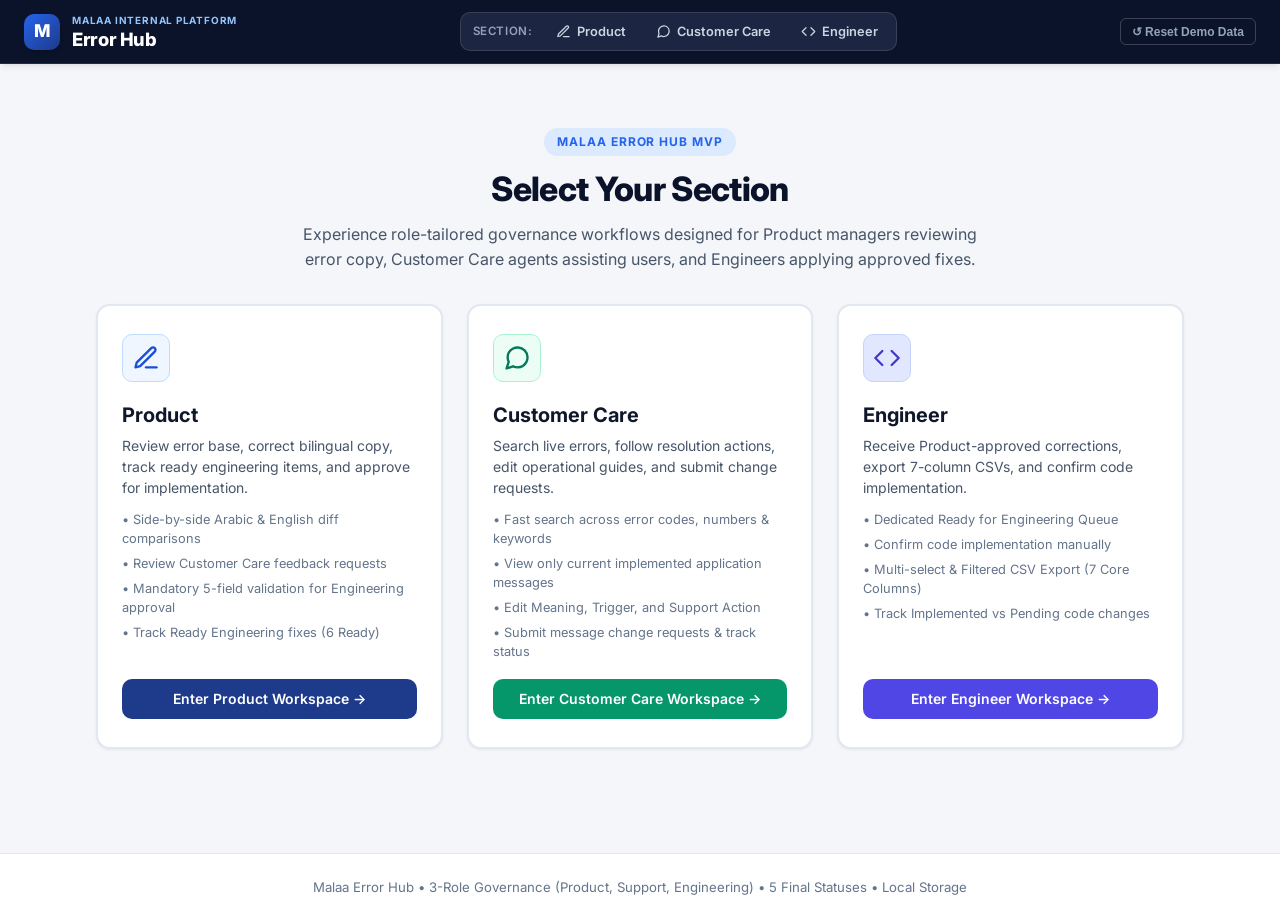
==== index.html @ 736a513a "Initial Malaa Error Hub." ====
<!DOCTYPE html>
<html lang="en">
<head>
  <meta charset="UTF-8">
  <meta name="viewport" content="width=device-width, initial-scale=1.0">
  <meta name="description" content="Malaa Error Hub — 3-Role Governance & Diagnostics Platform (Product POV, Customer Support POV & Engineering POV)">
  <title>Malaa Error Hub</title>
  
  <!-- Fonts: Cairo (Arabic) & Inter (English) with graceful local fallbacks -->
  <link rel="preconnect" href="https://fonts.googleapis.com">
  <link rel="preconnect" href="https://fonts.gstatic.com" crossorigin>
  <link href="https://fonts.googleapis.com/css2?family=Cairo:wght@400;600;700;800&family=Inter:wght@400;500;600;700;800&display=swap" rel="stylesheet">
  
  <!-- Stylesheet -->
  <link rel="stylesheet" href="style.css">
</head>
<body>
  <!-- Global Toast Notification Container -->
  <div id="statusToast" class="status-toast" style="display: none;" role="status" aria-live="polite"></div>

  <!-- Fallback Error Diagnostic Container (Visible only if script execution errors occur) -->
  <div id="error-fallback" style="display: none;"></div>

  <!-- Application Mount Root -->
  <div id="root">
    <!-- Initial Loading State -->
    <div style="min-height: 100vh; display: flex; align-items: center; justify-content: center; font-family: sans-serif; color: #475569;">
      <div style="text-align: center;">
        <div style="width: 40px; height: 40px; border: 3px solid #cbd5e1; border-top-color: #2563eb; border-radius: 50%; animation: spin 1s linear infinite; margin: 0 auto 1rem;"></div>
        <p style="font-weight: 600;">Loading Malaa Error Hub...</p>
      </div>
    </div>
  </div>

  <style>
    @keyframes spin {
      to { transform: rotate(360deg); }
    }
  </style>

  <!-- Pure Self-Contained Vanilla Application Scripts (Strict Loading Order, Zero CDN/Build Dependencies) -->
  <script src="src/mockData.js"></script>
  <script src="src/storage.js"></script>
  <script src="src/export.js"></script>
  <script src="src/app.js"></script>
</body>
</html>
---- style.css ----
/* ==========================================================================
   Malaa Error Hub — Design System & Styles
   Professional Fintech Internal Tool (Product, Customer Support & Engineering POV)
   ========================================================================== */

:root {
  /* Color Palette */
  --bg-app: #f4f6f9;
  --surface-card: #ffffff;
  --surface-subtle: #f8fafc;
  --surface-hover: #f1f5f9;
  --surface-highlight: #eff6ff;

  --navy-dark: #0b132b;
  --navy-mid: #1c2541;
  --navy-light: #3a506b;

  --brand-primary: #1e3a8a;
  --brand-primary-hover: #1d4ed8;
  --brand-primary-light: #dbeafe;
  --brand-accent: #2563eb;

  --eng-primary: #4338ca;
  --eng-accent: #6366f1;
  --eng-light: #e0e7ff;

  --support-primary: #047857;
  --support-accent: #059669;
  --support-light: #ecfdf5;

  --text-primary: #0f172a;
  --text-secondary: #475569;
  --text-muted: #64748b;
  --text-inverse: #ffffff;

  --border-subtle: #e2e8f0;
  --border-strong: #cbd5e1;
  --border-focus: #2563eb;

  /* 5 Final Status Tokens */
  --status-change_request_cs-bg: #fffbeb;
  --status-change_request_cs-text: #b45309;
  --status-change_request_cs-border: #fde68a;

  --status-not_reviewed-bg: #f1f5f9;
  --status-not_reviewed-text: #475569;
  --status-not_reviewed-border: #cbd5e1;

  --status-in_review-bg: #eff6ff;
  --status-in_review-text: #1d4ed8;
  --status-in_review-border: #bfdbfe;

  --status-ready_for_engineering-bg: #e0e7ff;
  --status-ready_for_engineering-text: #4338ca;
  --status-ready_for_engineering-border: #c7d2fe;

  --status-implemented-bg: #ecfdf5;
  --status-implemented-text: #047857;
  --status-implemented-border: #a7f3d0;

  --color-danger-bg: #fef2f2;
  --color-danger-text: #b91c1c;
  --color-danger-border: #fecaca;

  /* Typography */
  --font-sans: 'Inter', -apple-system, BlinkMacSystemFont, 'Segoe UI', Roboto, sans-serif;
  --font-arabic: 'Cairo', 'Segoe UI', Tahoma, Arial, sans-serif;
  --font-mono: ui-monospace, SFMono-Regular, Menlo, Monaco, Consolas, monospace;

  /* Shadows & Radii */
  --shadow-xs: 0 1px 2px rgba(0, 0, 0, 0.04);
  --shadow-sm: 0 1px 3px 0 rgba(0, 0, 0, 0.06), 0 1px 2px -1px rgba(0, 0, 0, 0.04);
  --shadow-md: 0 4px 6px -1px rgba(0, 0, 0, 0.07), 0 2px 4px -2px rgba(0, 0, 0, 0.05);
  --shadow-lg: 0 10px 15px -3px rgba(0, 0, 0, 0.08), 0 4px 6px -4px rgba(0, 0, 0, 0.04);

  --radius-sm: 6px;
  --radius-md: 10px;
  --radius-lg: 14px;
  --radius-full: 9999px;

  --transition-fast: 150ms cubic-bezier(0.4, 0, 0.2, 1);
  --transition-normal: 250ms cubic-bezier(0.4, 0, 0.2, 1);
}

/* Reset & Base */
*, *::before, *::after {
  box-sizing: border-box;
  margin: 0;
  padding: 0;
}

body {
  font-family: var(--font-sans);
  background-color: var(--bg-app);
  color: var(--text-primary);
  line-height: 1.5;
  -webkit-font-smoothing: antialiased;
  min-height: 100vh;
  display: flex;
  flex-direction: column;
}

#root {
  min-height: 100vh;
  display: flex;
  flex-direction: column;
}

/* App Header & Role Switcher Bar */
.app-header {
  background-color: var(--navy-dark);
  color: #ffffff;
  border-bottom: 1px solid rgba(255, 255, 255, 0.1);
  position: sticky;
  top: 0;
  z-index: 100;
  box-shadow: var(--shadow-md);
}

.header-inner {
  max-width: 1400px;
  margin: 0 auto;
  padding: 0.75rem 1.5rem;
  display: flex;
  align-items: center;
  justify-content: space-between;
  gap: 1rem;
  flex-wrap: wrap;
}

.brand-group {
  display: flex;
  align-items: center;
  gap: 0.75rem;
  cursor: pointer;
}

.brand-icon {
  width: 36px;
  height: 36px;
  background: linear-gradient(135deg, #2563eb, #1e3a8a);
  border-radius: var(--radius-md);
  display: flex;
  align-items: center;
  justify-content: center;
  color: #ffffff;
  font-weight: 800;
  font-size: 1.1rem;
  box-shadow: 0 2px 4px rgba(0, 0, 0, 0.2);
}

.brand-text {
  display: flex;
  flex-direction: column;
}

.brand-title {
  font-size: 1.15rem;
  font-weight: 800;
  letter-spacing: -0.02em;
  color: #ffffff;
  line-height: 1.2;
}

.brand-badge-tag {
  font-size: 0.62rem;
  font-weight: 700;
  text-transform: uppercase;
  letter-spacing: 0.08em;
  color: #93c5fd;
}

/* POV Role Switcher in Header (3 Roles) */
.pov-switcher-container {
  display: flex;
  align-items: center;
  gap: 0.4rem;
  background-color: var(--navy-mid);
  padding: 0.3rem 0.4rem;
  border-radius: var(--radius-md);
  border: 1px solid rgba(255, 255, 255, 0.12);
  flex-wrap: wrap;
}

.pov-switcher-label {
  font-size: 0.72rem;
  font-weight: 600;
  text-transform: uppercase;
  letter-spacing: 0.05em;
  color: #94a3b8;
  padding: 0 0.35rem;
}

.pov-toggle-btn {
  display: inline-flex;
  align-items: center;
  gap: 0.35rem;
  padding: 0.4rem 0.75rem;
  font-size: 0.8rem;
  font-weight: 600;
  font-family: var(--font-sans);
  border-radius: var(--radius-sm);
  border: none;
  background: transparent;
  color: #cbd5e1;
  cursor: pointer;
  transition: all var(--transition-fast);
  white-space: nowrap;
}

.pov-toggle-btn:hover {
  color: #ffffff;
  background-color: rgba(255, 255, 255, 0.08);
}

.pov-toggle-btn.active.product {
  background-color: #2563eb;
  color: #ffffff;
  box-shadow: 0 1px 3px rgba(0, 0, 0, 0.3);
}

.pov-toggle-btn.active.support {
  background-color: #059669;
  color: #ffffff;
  box-shadow: 0 1px 3px rgba(0, 0, 0, 0.3);
}

.pov-toggle-btn.active.engineering {
  background-color: #6366f1;
  color: #ffffff;
  box-shadow: 0 1px 3px rgba(0, 0, 0, 0.3);
}

.header-right-tools {
  display: flex;
  align-items: center;
  gap: 0.75rem;
}

.reset-demo-btn {
  background: transparent;
  border: 1px solid rgba(255, 255, 255, 0.2);
  color: #94a3b8;
  padding: 0.35rem 0.7rem;
  font-size: 0.75rem;
  font-weight: 600;
  border-radius: var(--radius-sm);
  cursor: pointer;
  transition: all var(--transition-fast);
}

.reset-demo-btn:hover {
  color: #ffffff;
  border-color: #ffffff;
  background-color: rgba(255, 255, 255, 0.08);
}

/* Secondary Navigation Bar */
.sub-nav {
  background-color: #ffffff;
  border-bottom: 1px solid var(--border-subtle);
  box-shadow: var(--shadow-xs);
}

.sub-nav-inner {
  max-width: 1400px;
  margin: 0 auto;
  padding: 0 1.5rem;
  display: flex;
  align-items: center;
  justify-content: space-between;
  gap: 1rem;
  overflow-x: auto;
}

.nav-links-list {
  display: flex;
  align-items: center;
  gap: 0.25rem;
  list-style: none;
}

.nav-link-btn {
  display: inline-flex;
  align-items: center;
  gap: 0.45rem;
  padding: 0.8rem 1rem;
  font-size: 0.85rem;
  font-weight: 600;
  color: var(--text-secondary);
  border: none;
  background: transparent;
  border-bottom: 2.5px solid transparent;
  cursor: pointer;
  transition: all var(--transition-fast);
  white-space: nowrap;
}

.nav-link-btn:hover {
  color: var(--brand-accent);
  background-color: var(--surface-subtle);
}

.nav-link-btn.active.product {
  color: var(--brand-primary);
  border-bottom-color: var(--brand-accent);
  background-color: var(--surface-subtle);
}

.nav-link-btn.active.support {
  color: var(--support-primary);
  border-bottom-color: var(--support-accent);
  background-color: var(--surface-subtle);
}

.nav-link-btn.active.engineering {
  color: var(--eng-primary);
  border-bottom-color: var(--eng-accent);
  background-color: var(--surface-subtle);
}

.pov-mode-indicator {
  display: inline-flex;
  align-items: center;
  gap: 0.4rem;
  padding: 0.25rem 0.65rem;
  border-radius: var(--radius-full);
  font-size: 0.725rem;
  font-weight: 700;
  letter-spacing: 0.03em;
  text-transform: uppercase;
  white-space: nowrap;
}

.pov-mode-indicator.product {
  background-color: #eff6ff;
  color: #1d4ed8;
  border: 1px solid #bfdbfe;
}

.pov-mode-indicator.support {
  background-color: #ecfdf5;
  color: #047857;
  border: 1px solid #a7f3d0;
}

.pov-mode-indicator.engineering {
  background-color: #e0e7ff;
  color: #4338ca;
  border: 1px solid #c7d2fe;
}

/* Main Container */
.main-container {
  max-width: 1400px;
  margin: 0 auto;
  padding: 1.5rem 1.5rem 4rem;
  width: 100%;
  flex: 1;
  display: flex;
  flex-direction: column;
  gap: 1.5rem;
}

/* ==========================================================================
   Landing Role Selection Page (3 Roles)
   ========================================================================= */

.landing-container {
  display: flex;
  flex-direction: column;
  align-items: center;
  justify-content: center;
  padding: 2.5rem 1rem;
  gap: 2rem;
  text-align: center;
  max-width: 1120px;
  margin: 0 auto;
}

.landing-header {
  display: flex;
  flex-direction: column;
  gap: 0.5rem;
}

.landing-badge {
  display: inline-block;
  font-size: 0.75rem;
  font-weight: 700;
  text-transform: uppercase;
  letter-spacing: 0.08em;
  color: var(--brand-accent);
  background-color: var(--brand-primary-light);
  padding: 0.3rem 0.8rem;
  border-radius: var(--radius-full);
  width: fit-content;
  margin: 0 auto;
}

.landing-title {
  font-size: 2.1rem;
  font-weight: 800;
  color: var(--navy-dark);
  letter-spacing: -0.02em;
}

.landing-subtitle {
  font-size: 1rem;
  color: var(--text-secondary);
  max-width: 680px;
  margin: 0 auto;
  line-height: 1.55;
}

.role-cards-grid-3 {
  display: grid;
  grid-template-columns: repeat(3, 1fr);
  gap: 1.5rem;
  width: 100%;
}

.role-card {
  background: var(--surface-card);
  border: 2px solid var(--border-subtle);
  border-radius: var(--radius-lg);
  padding: 1.75rem 1.5rem;
  display: flex;
  flex-direction: column;
  align-items: flex-start;
  text-align: left;
  gap: 1.1rem;
  box-shadow: var(--shadow-sm);
  cursor: pointer;
  transition: all var(--transition-normal);
  position: relative;
  overflow: hidden;
}

.role-card::before {
  content: '';
  position: absolute;
  top: 0;
  left: 0;
  right: 0;
  height: 4px;
  background: transparent;
  transition: background-color var(--transition-fast);
}

.role-card:hover {
  transform: translateY(-3px);
  box-shadow: var(--shadow-lg);
}

.role-card.product-card:hover {
  border-color: #93c5fd;
}
.role-card.product-card:hover::before {
  background: linear-gradient(90deg, #1e3a8a, #2563eb);
}

.role-card.support-card:hover {
  border-color: #a7f3d0;
}
.role-card.support-card:hover::before {
  background: linear-gradient(90deg, #059669, #10b981);
}

.role-card.engineering-card:hover {
  border-color: #c7d2fe;
}
.role-card.engineering-card:hover::before {
  background: linear-gradient(90deg, #4338ca, #6366f1);
}

.role-card-icon {
  width: 48px;
  height: 48px;
  border-radius: var(--radius-md);
  display: flex;
  align-items: center;
  justify-content: center;
  font-size: 1.35rem;
}

.product-card .role-card-icon {
  background-color: #eff6ff;
  color: #1d4ed8;
  border: 1px solid #bfdbfe;
}

.support-card .role-card-icon {
  background-color: #ecfdf5;
  color: #047857;
  border: 1px solid #a7f3d0;
}

.engineering-card .role-card-icon {
  background-color: #e0e7ff;
  color: #4338ca;
  border: 1px solid #c7d2fe;
}

.role-card-content {
  display: flex;
  flex-direction: column;
  gap: 0.35rem;
  flex: 1;
}

.role-card-title {
  font-size: 1.25rem;
  font-weight: 700;
  color: var(--text-primary);
}

.role-card-desc {
  font-size: 0.875rem;
  color: var(--text-secondary);
  line-height: 1.5;
}

.role-card-features {
  display: flex;
  flex-direction: column;
  gap: 0.35rem;
  margin-top: 0.4rem;
}

.role-feature-item {
  display: flex;
  align-items: center;
  gap: 0.45rem;
  font-size: 0.8rem;
  color: var(--text-muted);
}

.role-card-action {
  margin-top: auto;
  width: 100%;
}

/* ==========================================================================
   KPI Summary Cards (Clickable)
   ========================================================================== */

.kpi-grid {
  display: grid;
  grid-template-columns: repeat(auto-fit, minmax(200px, 1fr));
  gap: 1rem;
}

.kpi-card {
  background: var(--surface-card);
  border: 1.5px solid var(--border-subtle);
  border-radius: var(--radius-md);
  padding: 1.1rem 1.25rem;
  display: flex;
  align-items: center;
  justify-content: space-between;
  box-shadow: var(--shadow-xs);
  cursor: pointer;
  transition: all var(--transition-fast);
  text-align: left;
}

.kpi-card:hover {
  transform: translateY(-2px);
  box-shadow: var(--shadow-sm);
  border-color: #2563eb;
  background-color: var(--surface-highlight);
}

.kpi-content {
  display: flex;
  flex-direction: column;
  gap: 0.15rem;
}

.kpi-label {
  font-size: 0.725rem;
  font-weight: 700;
  text-transform: uppercase;
  letter-spacing: 0.04em;
  color: var(--text-muted);
}

.kpi-value {
  font-size: 1.65rem;
  font-weight: 800;
  color: var(--text-primary);
  line-height: 1.1;
}

.kpi-icon {
  width: 40px;
  height: 40px;
  border-radius: 50%;
  display: flex;
  align-items: center;
  justify-content: center;
  flex-shrink: 0;
}

.kpi-total .kpi-icon { background-color: #eff6ff; color: #1d4ed8; }
.kpi-change_request_cs .kpi-icon { background-color: #fffbeb; color: #b45309; }
.kpi-not_reviewed .kpi-icon { background-color: #f1f5f9; color: #475569; }
.kpi-in_review .kpi-icon { background-color: #eff6ff; color: #1d4ed8; }
.kpi-ready_for_engineering .kpi-icon { background-color: #e0e7ff; color: #4338ca; }
.kpi-implemented .kpi-icon { background-color: #ecfdf5; color: #047857; }
.kpi-ar_changes .kpi-icon { background-color: #fae8ff; color: #86198f; }
.kpi-en_changes .kpi-icon { background-color: #e0f2fe; color: #0369a1; }

/* Status Badges (5 Final Statuses) */
.status-badge {
  display: inline-flex;
  align-items: center;
  gap: 0.35rem;
  padding: 0.25rem 0.65rem;
  border-radius: var(--radius-full);
  font-size: 0.725rem;
  font-weight: 700;
  white-space: nowrap;
  letter-spacing: 0.02em;
}

.status-badge.change_request_cs {
  background-color: var(--status-change_request_cs-bg);
  color: var(--status-change_request_cs-text);
  border: 1px solid var(--status-change_request_cs-border);
}

.status-badge.not_reviewed {
  background-color: var(--status-not_reviewed-bg);
  color: var(--status-not_reviewed-text);
  border: 1px solid var(--status-not_reviewed-border);
}

.status-badge.in_review {
  background-color: var(--status-in_review-bg);
  color: var(--status-in_review-text);
  border: 1px solid var(--status-in_review-border);
}

.status-badge.ready_for_engineering {
  background-color: var(--status-ready_for_engineering-bg);
  color: var(--status-ready_for_engineering-text);
  border: 1px solid var(--status-ready_for_engineering-border);
}

.status-badge.implemented {
  background-color: var(--status-implemented-bg);
  color: var(--status-implemented-text);
  border: 1px solid var(--status-implemented-border);
}

/* Status Legend & Info Card */
.status-legend-bar {
  background: var(--surface-card);
  border: 1px solid var(--border-subtle);
  border-radius: var(--radius-md);
  padding: 0.75rem 1rem;
  display: flex;
  align-items: center;
  gap: 1.25rem;
  flex-wrap: wrap;
  font-size: 0.78rem;
  color: var(--text-secondary);
}

.status-legend-item {
  display: flex;
  align-items: center;
  gap: 0.4rem;
}

.status-dot {
  width: 8px;
  height: 8px;
  border-radius: 50%;
}
.status-dot.change_request_cs { background-color: #d97706; }
.status-dot.not_reviewed { background-color: #64748b; }
.status-dot.in_review { background-color: #2563eb; }
.status-dot.ready_for_engineering { background-color: #6366f1; }
.status-dot.implemented { background-color: #10b981; }

/* Changed Fields Badges */
.changed-badges-container {
  display: flex;
  flex-wrap: wrap;
  gap: 0.25rem;
}

.field-change-badge {
  font-size: 0.68rem;
  font-weight: 700;
  padding: 0.15rem 0.45rem;
  border-radius: 4px;
  background-color: #f1f5f9;
  color: var(--text-secondary);
  border: 1px solid var(--border-subtle);
  white-space: nowrap;
}

.field-change-badge.ar { background-color: #fae8ff; color: #701a75; border-color: #f5d0fe; }
.field-change-badge.en { background-color: #e0f2fe; color: #0369a1; border-color: #bae6fd; }
.field-change-badge.trigger { background-color: #fef3c7; color: #92400e; border-color: #fde68a; }
.field-change-badge.meaning { background-color: #ecfdf5; color: #065f46; border-color: #a7f3d0; }
.field-change-badge.action { background-color: #f0fdf4; color: #166534; border-color: #bbf7d0; }

/* Code Monospace Badge */
.code-badge {
  font-family: var(--font-mono);
  font-weight: 700;
  font-size: 0.85rem;
  color: var(--brand-primary);
  background-color: #dbeafe;
  padding: 0.2rem 0.55rem;
  border-radius: 4px;
  display: inline-block;
  direction: ltr;
}

/* Service Badge */
.service-badge {
  font-size: 0.725rem;
  font-weight: 600;
  color: var(--text-secondary);
  background-color: #f1f5f9;
  padding: 0.2rem 0.55rem;
  border-radius: 4px;
  display: inline-block;
  white-space: nowrap;
}

/* ==========================================================================
   Tables
   ========================================================================== */

.table-card {
  background: var(--surface-card);
  border: 1px solid var(--border-subtle);
  border-radius: var(--radius-lg);
  box-shadow: var(--shadow-sm);
  overflow: hidden;
}

.table-responsive {
  width: 100%;
  overflow-x: auto;
}

.data-table {
  width: 100%;
  border-collapse: collapse;
  text-align: left;
  font-size: 0.875rem;
}

.data-table thead {
  background-color: var(--surface-subtle);
  border-bottom: 1.5px solid var(--border-strong);
  position: sticky;
  top: 0;
  z-index: 10;
}

.data-table th {
  padding: 0.85rem 1rem;
  font-size: 0.75rem;
  font-weight: 700;
  text-transform: uppercase;
  letter-spacing: 0.05em;
  color: var(--text-muted);
  white-space: nowrap;
}

.data-table th.sortable {
  cursor: pointer;
  user-select: none;
}

.data-table th.sortable:hover {
  color: var(--brand-primary);
}

.data-table tbody tr {
  border-bottom: 1px solid var(--border-subtle);
  transition: background-color var(--transition-fast);
}

.data-table tbody tr:hover {
  background-color: var(--surface-highlight);
}

.data-table tbody tr.selected {
  background-color: #eff6ff;
}

.data-table td {
  padding: 0.9rem 1rem;
  color: var(--text-primary);
  vertical-align: middle;
}

.data-table td.preview-cell {
  max-width: 220px;
  overflow: hidden;
  text-overflow: ellipsis;
  white-space: nowrap;
  font-size: 0.825rem;
  color: var(--text-secondary);
}

.data-table td.arabic-preview {
  font-family: var(--font-arabic);
  direction: rtl;
  text-align: right;
}

/* Filter Bar & Controls */
.filter-bar-card {
  background: var(--surface-card);
  border: 1px solid var(--border-subtle);
  border-radius: var(--radius-lg);
  padding: 1.25rem;
  display: flex;
  flex-direction: column;
  gap: 1rem;
  box-shadow: var(--shadow-xs);
}

.search-input-row {
  display: flex;
  align-items: center;
  gap: 0.75rem;
  flex-wrap: wrap;
}

.search-box-wrapper {
  flex: 1;
  min-width: 280px;
  position: relative;
  display: flex;
  align-items: center;
}

.search-box-icon {
  position: absolute;
  left: 0.9rem;
  color: var(--text-muted);
  pointer-events: none;
}

.search-box-input {
  width: 100%;
  padding: 0.65rem 2.4rem 0.65rem 2.6rem;
  font-size: 0.925rem;
  font-family: var(--font-sans);
  background-color: var(--surface-subtle);
  border: 1.5px solid var(--border-strong);
  border-radius: var(--radius-md);
  color: var(--text-primary);
  outline: none;
  transition: all var(--transition-fast);
}

.search-box-input:focus {
  background-color: #ffffff;
  border-color: var(--border-focus);
  box-shadow: 0 0 0 3px rgba(37, 99, 235, 0.12);
}

.filters-row {
  display: flex;
  align-items: center;
  gap: 0.75rem;
  flex-wrap: wrap;
}

.filter-select {
  padding: 0.5rem 0.85rem;
  font-size: 0.825rem;
  font-weight: 500;
  font-family: var(--font-sans);
  border-radius: var(--radius-md);
  border: 1.5px solid var(--border-strong);
  background-color: var(--surface-card);
  color: var(--text-primary);
  outline: none;
  cursor: pointer;
}

.filter-select:focus {
  border-color: var(--border-focus);
}

.bulk-actions-bar {
  background-color: #1e293b;
  color: #ffffff;
  padding: 0.65rem 1.25rem;
  border-radius: var(--radius-md);
  display: flex;
  align-items: center;
  justify-content: space-between;
  gap: 1rem;
  animation: fadeIn 150ms ease-out;
}

.bulk-selection-count {
  font-size: 0.85rem;
  font-weight: 600;
}

.bulk-actions-group {
  display: flex;
  align-items: center;
  gap: 0.5rem;
}

/* ==========================================================================
   Focused Error Review Page (Side-by-side Diffs)
   ========================================================================== */

.review-page-header {
  background: var(--surface-card);
  border: 1px solid var(--border-subtle);
  border-radius: var(--radius-lg);
  padding: 1.35rem 1.5rem;
  display: flex;
  align-items: center;
  justify-content: space-between;
  gap: 1.25rem;
  flex-wrap: wrap;
}

.review-meta-group {
  display: flex;
  align-items: center;
  gap: 0.85rem;
  flex-wrap: wrap;
}

.source-ref-badge {
  font-family: var(--font-mono);
  font-size: 0.75rem;
  color: var(--text-muted);
  background-color: #f1f5f9;
  padding: 0.2rem 0.5rem;
  border-radius: 4px;
  border: 1px solid var(--border-subtle);
}

.cs-request-banner {
  background-color: #fffbeb;
  border: 1.5px solid #fde68a;
  border-left: 5px solid #d97706;
  border-radius: var(--radius-md);
  padding: 1rem 1.25rem;
  display: flex;
  flex-direction: column;
  gap: 0.35rem;
}

.diff-comparison-grid {
  display: grid;
  grid-template-columns: 1fr 1fr;
  gap: 1.25rem;
}

.diff-card {
  background: var(--surface-card);
  border: 1px solid var(--border-subtle);
  border-radius: var(--radius-lg);
  padding: 1.35rem;
  display: flex;
  flex-direction: column;
  gap: 0.85rem;
  box-shadow: var(--shadow-sm);
}

.diff-card.original-card {
  background-color: #fbfcfe;
  border-color: #cbd5e1;
}

.diff-card.corrected-card {
  border-left: 4px solid var(--brand-accent);
}

.diff-card-header {
  display: flex;
  align-items: center;
  justify-content: space-between;
  padding-bottom: 0.6rem;
  border-bottom: 1px solid var(--border-subtle);
}

.diff-card-title {
  font-size: 0.875rem;
  font-weight: 700;
  text-transform: uppercase;
  letter-spacing: 0.04em;
  color: var(--text-secondary);
  display: flex;
  align-items: center;
  gap: 0.4rem;
}

.diff-changed-tag {
  font-size: 0.7rem;
  font-weight: 700;
  padding: 0.15rem 0.5rem;
  border-radius: var(--radius-full);
}

.diff-changed-tag.changed {
  background-color: #fef3c7;
  color: #92400e;
  border: 1px solid #fde68a;
}

.diff-changed-tag.unchanged {
  background-color: #f1f5f9;
  color: var(--text-muted);
}

.read-only-msg-box {
  padding: 1rem;
  border-radius: var(--radius-md);
  background-color: #f1f5f9;
  border: 1px solid var(--border-subtle);
  font-size: 1rem;
  line-height: 1.6;
  min-height: 90px;
}

.read-only-msg-box.arabic {
  font-family: var(--font-arabic);
  direction: rtl;
  text-align: right;
  font-size: 1.05rem;
}

.editable-textarea {
  width: 100%;
  font-family: var(--font-sans);
  font-size: 0.95rem;
  line-height: 1.6;
  padding: 0.85rem 1rem;
  border-radius: var(--radius-md);
  border: 1.5px solid var(--border-strong);
  background-color: #ffffff;
  color: var(--text-primary);
  outline: none;
  resize: vertical;
  min-height: 90px;
  transition: all var(--transition-fast);
}

.editable-textarea.arabic {
  font-family: var(--font-arabic);
  direction: rtl;
  text-align: right;
  font-size: 1.05rem;
}

.editable-textarea:focus {
  border-color: var(--border-focus);
  box-shadow: 0 0 0 3px rgba(37, 99, 235, 0.12);
}

.operational-info-card {
  background: var(--surface-card);
  border: 1px solid var(--border-subtle);
  border-radius: var(--radius-lg);
  padding: 1.5rem;
  display: flex;
  flex-direction: column;
  gap: 1.25rem;
  box-shadow: var(--shadow-sm);
}

.review-actions-bar {
  background: var(--surface-card);
  border: 1px solid var(--border-subtle);
  border-radius: var(--radius-lg);
  padding: 1.1rem 1.5rem;
  display: flex;
  align-items: center;
  justify-content: space-between;
  gap: 1rem;
  flex-wrap: wrap;
  box-shadow: var(--shadow-md);
  position: sticky;
  bottom: 1.5rem;
  z-index: 50;
}

/* Validation Alert in Review */
.validation-alert-box {
  background-color: var(--color-danger-bg);
  border: 1px solid var(--color-danger-border);
  color: var(--color-danger-text);
  padding: 0.85rem 1.15rem;
  border-radius: var(--radius-md);
  font-size: 0.875rem;
  display: flex;
  align-items: center;
  gap: 0.6rem;
}

/* ==========================================================================
   Customer Support & Engineering Specific Layouts
   ========================================================================== */

.support-action-highlight {
  background-color: #f0fdf4;
  border: 1.5px solid #a7f3d0;
  border-left: 5px solid #059669;
  border-radius: var(--radius-md);
  padding: 1.15rem 1.35rem;
  color: #064e3b;
  font-size: 1rem;
  line-height: 1.6;
  font-weight: 500;
}

.support-save-btn {
  display: inline-flex;
  align-items: center;
  gap: 0.35rem;
  padding: 0.4rem 0.75rem;
  font-size: 0.8rem;
  font-weight: 600;
  border-radius: var(--radius-md);
  cursor: pointer;
  transition: all var(--transition-fast);
  border: 1.5px solid transparent;
}

.support-save-btn.unsaved {
  background-color: #ffffff;
  color: var(--text-secondary);
  border-color: var(--border-strong);
}

.support-save-btn.unsaved:hover {
  background-color: #eff6ff;
  color: var(--brand-primary);
  border-color: #93c5fd;
}

.support-save-btn.saved {
  background-color: #ecfdf5;
  color: #047857;
  border-color: #6ee7b7;
}

/* Modal Popup Dialog */
.modal-overlay {
  position: fixed;
  top: 0;
  left: 0;
  right: 0;
  bottom: 0;
  background-color: rgba(15, 23, 42, 0.6);
  display: flex;
  align-items: center;
  justify-content: center;
  z-index: 1000;
  padding: 1rem;
  backdrop-filter: blur(2px);
}

.modal-dialog {
  background: #ffffff;
  border-radius: var(--radius-lg);
  max-width: 580px;
  width: 100%;
  box-shadow: var(--shadow-lg);
  border: 1px solid var(--border-subtle);
  overflow: hidden;
  animation: scaleIn 150ms ease-out;
}

.modal-header {
  padding: 1.25rem 1.5rem;
  border-bottom: 1px solid var(--border-subtle);
  display: flex;
  align-items: center;
  justify-content: space-between;
}

.modal-title {
  font-size: 1.15rem;
  font-weight: 700;
  color: var(--navy-dark);
}

.modal-body {
  padding: 1.5rem;
  display: flex;
  flex-direction: column;
  gap: 1.25rem;
}

.modal-footer {
  padding: 1rem 1.5rem;
  border-top: 1px solid var(--border-subtle);
  background-color: var(--surface-subtle);
  display: flex;
  align-items: center;
  justify-content: flex-end;
  gap: 0.75rem;
}

@keyframes scaleIn {
  from { opacity: 0; transform: scale(0.95); }
  to { opacity: 1; transform: scale(1); }
}

/* General Buttons */
.btn {
  display: inline-flex;
  align-items: center;
  justify-content: center;
  gap: 0.45rem;
  padding: 0.65rem 1.25rem;
  font-size: 0.875rem;
  font-weight: 600;
  font-family: var(--font-sans);
  border-radius: var(--radius-md);
  border: 1px solid transparent;
  cursor: pointer;
  transition: all var(--transition-fast);
  white-space: nowrap;
}

.btn-sm {
  padding: 0.4rem 0.8rem;
  font-size: 0.8rem;
}

.btn-primary { background-color: var(--brand-primary); color: #ffffff; }
.btn-primary:hover { background-color: var(--brand-primary-hover); }

.btn-success { background-color: #059669; color: #ffffff; }
.btn-success:hover { background-color: #047857; }

.btn-warning { background-color: #d97706; color: #ffffff; }
.btn-warning:hover { background-color: #b45309; }

.btn-engineering { background-color: #4f46e5; color: #ffffff; }
.btn-engineering:hover { background-color: #4338ca; }

.btn-outline {
  background-color: #ffffff;
  color: var(--text-primary);
  border-color: var(--border-strong);
}
.btn-outline:hover {
  background-color: var(--surface-subtle);
  border-color: var(--text-secondary);
}

.btn-secondary {
  background-color: #f1f5f9;
  color: var(--text-secondary);
  border-color: var(--border-subtle);
}
.btn-secondary:hover {
  background-color: #e2e8f0;
  color: var(--text-primary);
}

/* Toast Notifications */
.status-toast {
  position: fixed;
  bottom: 2rem;
  right: 2rem;
  padding: 0.85rem 1.35rem;
  border-radius: var(--radius-md);
  font-size: 0.9rem;
  font-weight: 600;
  display: flex;
  align-items: center;
  gap: 0.65rem;
  box-shadow: var(--shadow-lg);
  z-index: 1000;
  animation: slideUp 200ms ease-out;
}

.status-toast.success { background-color: #065f46; color: #ffffff; }
.status-toast.warning { background-color: #92400e; color: #ffffff; }
.status-toast.error { background-color: #991b1b; color: #ffffff; }

@keyframes slideUp {
  from { opacity: 0; transform: translateY(12px); }
  to { opacity: 1; transform: translateY(0); }
}

@keyframes fadeIn {
  from { opacity: 0; }
  to { opacity: 1; }
}

/* Footer */
.app-footer {
  margin-top: auto;
  padding: 1.5rem 1.5rem;
  text-align: center;
  font-size: 0.825rem;
  color: var(--text-muted);
  border-top: 1px solid var(--border-subtle);
  background-color: #ffffff;
}

/* Responsive */
@media (max-width: 960px) {
  .role-cards-grid-3 {
    grid-template-columns: 1fr;
  }
  .diff-comparison-grid {
    grid-template-columns: 1fr;
  }
  .header-inner {
    flex-direction: column;
    align-items: flex-start;
  }
  .pov-switcher-container {
    width: 100%;
    justify-content: flex-start;
  }
}
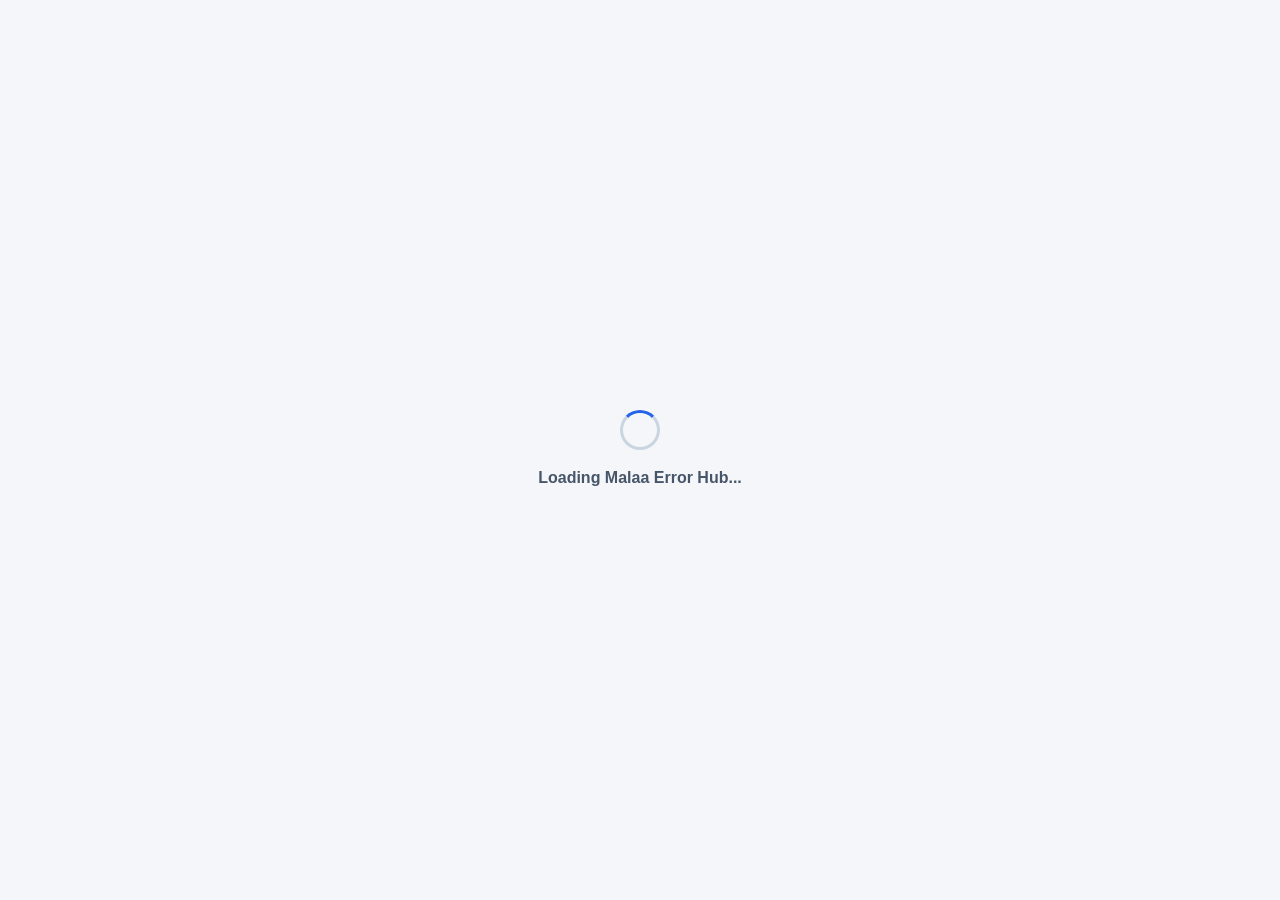
==== commit 1760ff85: "Add files via upload" ====
--- a/index.html
+++ b/index.html
@@ -3,7 +3,7 @@
 <head>
   <meta charset="UTF-8">
   <meta name="viewport" content="width=device-width, initial-scale=1.0">
-  <meta name="description" content="Malaa Error Hub — 3-Role Governance & Diagnostics Platform (Product POV, Customer Support POV & Engineering POV)">
+  <meta name="description" content="Malaa Error Hub — Dual-Role Governance & Diagnostics Platform (Product POV & Customer Support POV)">
   <title>Malaa Error Hub</title>
   
   <!-- Fonts: Cairo (Arabic) & Inter (English) with graceful local fallbacks -->
--- a/style.css
+++ b/style.css
@@ -1,6 +1,6 @@
 /* ==========================================================================
    Malaa Error Hub — Design System & Styles
-   Professional Fintech Internal Tool (Product, Customer Support & Engineering POV)
+   Professional Fintech Internal Tool (Product, Customer Care & Engineer POV)
    ========================================================================== */
 
 :root {
@@ -74,8 +74,8 @@
   --shadow-lg: 0 10px 15px -3px rgba(0, 0, 0, 0.08), 0 4px 6px -4px rgba(0, 0, 0, 0.04);
 
   --radius-sm: 6px;
-  --radius-md: 10px;
-  --radius-lg: 14px;
+  --radius-md: 8px;
+  --radius-lg: 12px;
   --radius-full: 9999px;
 
   --transition-fast: 150ms cubic-bezier(0.4, 0, 0.2, 1);
@@ -93,7 +93,7 @@
   font-family: var(--font-sans);
   background-color: var(--bg-app);
   color: var(--text-primary);
-  line-height: 1.5;
+  line-height: 1.45;
   -webkit-font-smoothing: antialiased;
   min-height: 100vh;
   display: flex;
@@ -118,9 +118,9 @@
 }
 
 .header-inner {
-  max-width: 1400px;
+  max-width: 1440px;
   margin: 0 auto;
-  padding: 0.75rem 1.5rem;
+  padding: 0.6rem 1.25rem;
   display: flex;
   align-items: center;
   justify-content: space-between;
@@ -131,13 +131,13 @@
 .brand-group {
   display: flex;
   align-items: center;
-  gap: 0.75rem;
+  gap: 0.65rem;
   cursor: pointer;
 }
 
 .brand-icon {
-  width: 36px;
-  height: 36px;
+  width: 32px;
+  height: 32px;
   background: linear-gradient(135deg, #2563eb, #1e3a8a);
   border-radius: var(--radius-md);
   display: flex;
@@ -145,17 +145,17 @@
   justify-content: center;
   color: #ffffff;
   font-weight: 800;
+  font-size: 1rem;
+  box-shadow: 0 2px 4px rgba(0, 0, 0, 0.2);
+}
+
+.brand-text {
+  display: flex;
+  flex-direction: column;
+}
+
+.brand-title {
   font-size: 1.1rem;
-  box-shadow: 0 2px 4px rgba(0, 0, 0, 0.2);
-}
-
-.brand-text {
-  display: flex;
-  flex-direction: column;
-}
-
-.brand-title {
-  font-size: 1.15rem;
   font-weight: 800;
   letter-spacing: -0.02em;
   color: #ffffff;
@@ -163,7 +163,7 @@
 }
 
 .brand-badge-tag {
-  font-size: 0.62rem;
+  font-size: 0.6rem;
   font-weight: 700;
   text-transform: uppercase;
   letter-spacing: 0.08em;
@@ -174,29 +174,29 @@
 .pov-switcher-container {
   display: flex;
   align-items: center;
-  gap: 0.4rem;
+  gap: 0.35rem;
   background-color: var(--navy-mid);
-  padding: 0.3rem 0.4rem;
+  padding: 0.25rem 0.35rem;
   border-radius: var(--radius-md);
   border: 1px solid rgba(255, 255, 255, 0.12);
   flex-wrap: wrap;
 }
 
 .pov-switcher-label {
-  font-size: 0.72rem;
+  font-size: 0.7rem;
   font-weight: 600;
   text-transform: uppercase;
   letter-spacing: 0.05em;
   color: #94a3b8;
-  padding: 0 0.35rem;
+  padding: 0 0.3rem;
 }
 
 .pov-toggle-btn {
   display: inline-flex;
   align-items: center;
-  gap: 0.35rem;
-  padding: 0.4rem 0.75rem;
-  font-size: 0.8rem;
+  gap: 0.3rem;
+  padding: 0.35rem 0.65rem;
+  font-size: 0.78rem;
   font-weight: 600;
   font-family: var(--font-sans);
   border-radius: var(--radius-sm);
@@ -234,15 +234,15 @@
 .header-right-tools {
   display: flex;
   align-items: center;
-  gap: 0.75rem;
+  gap: 0.65rem;
 }
 
 .reset-demo-btn {
   background: transparent;
   border: 1px solid rgba(255, 255, 255, 0.2);
   color: #94a3b8;
-  padding: 0.35rem 0.7rem;
-  font-size: 0.75rem;
+  padding: 0.3rem 0.6rem;
+  font-size: 0.725rem;
   font-weight: 600;
   border-radius: var(--radius-sm);
   cursor: pointer;
@@ -263,9 +263,9 @@
 }
 
 .sub-nav-inner {
-  max-width: 1400px;
+  max-width: 1440px;
   margin: 0 auto;
-  padding: 0 1.5rem;
+  padding: 0 1.25rem;
   display: flex;
   align-items: center;
   justify-content: space-between;
@@ -276,16 +276,16 @@
 .nav-links-list {
   display: flex;
   align-items: center;
-  gap: 0.25rem;
+  gap: 0.2rem;
   list-style: none;
 }
 
 .nav-link-btn {
   display: inline-flex;
   align-items: center;
-  gap: 0.45rem;
-  padding: 0.8rem 1rem;
-  font-size: 0.85rem;
+  gap: 0.4rem;
+  padding: 0.7rem 0.85rem;
+  font-size: 0.825rem;
   font-weight: 600;
   color: var(--text-secondary);
   border: none;
@@ -322,10 +322,10 @@
 .pov-mode-indicator {
   display: inline-flex;
   align-items: center;
-  gap: 0.4rem;
-  padding: 0.25rem 0.65rem;
+  gap: 0.35rem;
+  padding: 0.2rem 0.55rem;
   border-radius: var(--radius-full);
-  font-size: 0.725rem;
+  font-size: 0.7rem;
   font-weight: 700;
   letter-spacing: 0.03em;
   text-transform: uppercase;
@@ -352,18 +352,18 @@
 
 /* Main Container */
 .main-container {
-  max-width: 1400px;
+  max-width: 1440px;
   margin: 0 auto;
-  padding: 1.5rem 1.5rem 4rem;
+  padding: 1.25rem 1.25rem 3rem;
   width: 100%;
   flex: 1;
   display: flex;
   flex-direction: column;
-  gap: 1.5rem;
+  gap: 1.25rem;
 }
 
 /* ==========================================================================
-   Landing Role Selection Page (3 Roles)
+   Landing Role Selection Page (3 Sections)
    ========================================================================= */
 
 .landing-container {
@@ -371,65 +371,65 @@
   flex-direction: column;
   align-items: center;
   justify-content: center;
-  padding: 2.5rem 1rem;
-  gap: 2rem;
+  padding: 2rem 1rem;
+  gap: 1.75rem;
   text-align: center;
-  max-width: 1120px;
+  max-width: 1100px;
   margin: 0 auto;
 }
 
 .landing-header {
   display: flex;
   flex-direction: column;
-  gap: 0.5rem;
+  gap: 0.4rem;
 }
 
 .landing-badge {
   display: inline-block;
-  font-size: 0.75rem;
+  font-size: 0.725rem;
   font-weight: 700;
   text-transform: uppercase;
   letter-spacing: 0.08em;
   color: var(--brand-accent);
   background-color: var(--brand-primary-light);
-  padding: 0.3rem 0.8rem;
+  padding: 0.25rem 0.75rem;
   border-radius: var(--radius-full);
   width: fit-content;
   margin: 0 auto;
 }
 
 .landing-title {
-  font-size: 2.1rem;
+  font-size: 1.95rem;
   font-weight: 800;
   color: var(--navy-dark);
   letter-spacing: -0.02em;
 }
 
 .landing-subtitle {
-  font-size: 1rem;
+  font-size: 0.95rem;
   color: var(--text-secondary);
   max-width: 680px;
   margin: 0 auto;
-  line-height: 1.55;
+  line-height: 1.5;
 }
 
 .role-cards-grid-3 {
   display: grid;
   grid-template-columns: repeat(3, 1fr);
-  gap: 1.5rem;
+  gap: 1.25rem;
   width: 100%;
 }
 
 .role-card {
   background: var(--surface-card);
-  border: 2px solid var(--border-subtle);
+  border: 1.5px solid var(--border-subtle);
   border-radius: var(--radius-lg);
-  padding: 1.75rem 1.5rem;
+  padding: 1.5rem 1.25rem;
   display: flex;
   flex-direction: column;
   align-items: flex-start;
   text-align: left;
-  gap: 1.1rem;
+  gap: 0.9rem;
   box-shadow: var(--shadow-sm);
   cursor: pointer;
   transition: all var(--transition-normal);
@@ -443,96 +443,68 @@
   top: 0;
   left: 0;
   right: 0;
-  height: 4px;
+  height: 3px;
   background: transparent;
   transition: background-color var(--transition-fast);
 }
 
 .role-card:hover {
-  transform: translateY(-3px);
-  box-shadow: var(--shadow-lg);
-}
-
-.role-card.product-card:hover {
-  border-color: #93c5fd;
-}
-.role-card.product-card:hover::before {
-  background: linear-gradient(90deg, #1e3a8a, #2563eb);
-}
-
-.role-card.support-card:hover {
-  border-color: #a7f3d0;
-}
-.role-card.support-card:hover::before {
-  background: linear-gradient(90deg, #059669, #10b981);
-}
-
-.role-card.engineering-card:hover {
-  border-color: #c7d2fe;
-}
-.role-card.engineering-card:hover::before {
-  background: linear-gradient(90deg, #4338ca, #6366f1);
-}
+  transform: translateY(-2px);
+  box-shadow: var(--shadow-md);
+}
+
+.role-card.product-card:hover { border-color: #93c5fd; }
+.role-card.product-card:hover::before { background: linear-gradient(90deg, #1e3a8a, #2563eb); }
+.role-card.support-card:hover { border-color: #a7f3d0; }
+.role-card.support-card:hover::before { background: linear-gradient(90deg, #059669, #10b981); }
+.role-card.engineering-card:hover { border-color: #c7d2fe; }
+.role-card.engineering-card:hover::before { background: linear-gradient(90deg, #4338ca, #6366f1); }
 
 .role-card-icon {
-  width: 48px;
-  height: 48px;
+  width: 42px;
+  height: 42px;
   border-radius: var(--radius-md);
   display: flex;
   align-items: center;
   justify-content: center;
-  font-size: 1.35rem;
-}
-
-.product-card .role-card-icon {
-  background-color: #eff6ff;
-  color: #1d4ed8;
-  border: 1px solid #bfdbfe;
-}
-
-.support-card .role-card-icon {
-  background-color: #ecfdf5;
-  color: #047857;
-  border: 1px solid #a7f3d0;
-}
-
-.engineering-card .role-card-icon {
-  background-color: #e0e7ff;
-  color: #4338ca;
-  border: 1px solid #c7d2fe;
-}
+  font-size: 1.2rem;
+}
+
+.product-card .role-card-icon { background-color: #eff6ff; color: #1d4ed8; border: 1px solid #bfdbfe; }
+.support-card .role-card-icon { background-color: #ecfdf5; color: #047857; border: 1px solid #a7f3d0; }
+.engineering-card .role-card-icon { background-color: #e0e7ff; color: #4338ca; border: 1px solid #c7d2fe; }
 
 .role-card-content {
   display: flex;
   flex-direction: column;
-  gap: 0.35rem;
+  gap: 0.3rem;
   flex: 1;
 }
 
 .role-card-title {
-  font-size: 1.25rem;
+  font-size: 1.15rem;
   font-weight: 700;
   color: var(--text-primary);
 }
 
 .role-card-desc {
-  font-size: 0.875rem;
+  font-size: 0.825rem;
   color: var(--text-secondary);
-  line-height: 1.5;
+  line-height: 1.45;
 }
 
 .role-card-features {
   display: flex;
   flex-direction: column;
-  gap: 0.35rem;
-  margin-top: 0.4rem;
+  gap: 0.3rem;
+  margin-top: 0.3rem;
 }
 
 .role-feature-item {
   display: flex;
   align-items: center;
-  gap: 0.45rem;
-  font-size: 0.8rem;
+  gap: 0.4rem;
+  font-size: 0.775rem;
   color: var(--text-muted);
 }
 
@@ -542,31 +514,50 @@
 }
 
 /* ==========================================================================
-   KPI Summary Cards (Clickable)
+   1. Compact Product Dashboard KPI Cards Grid (6 Core Cards in 1 Row)
    ========================================================================== */
 
 .kpi-grid {
   display: grid;
-  grid-template-columns: repeat(auto-fit, minmax(200px, 1fr));
-  gap: 1rem;
+  grid-template-columns: repeat(6, minmax(0, 1fr));
+  gap: 0.55rem;
+  width: 100%;
+}
+
+@media (max-width: 1024px) {
+  .kpi-grid {
+    grid-template-columns: repeat(3, minmax(0, 1fr));
+    gap: 0.5rem;
+  }
+}
+
+@media (max-width: 640px) {
+  .kpi-grid {
+    grid-template-columns: repeat(2, minmax(0, 1fr));
+    gap: 0.4rem;
+  }
 }
 
 .kpi-card {
   background: var(--surface-card);
-  border: 1.5px solid var(--border-subtle);
+  border: 1px solid var(--border-subtle);
   border-radius: var(--radius-md);
-  padding: 1.1rem 1.25rem;
+  padding: 0.55rem 0.75rem;
+  min-height: 60px;
+  height: 62px;
   display: flex;
   align-items: center;
   justify-content: space-between;
+  gap: 0.35rem;
   box-shadow: var(--shadow-xs);
   cursor: pointer;
   transition: all var(--transition-fast);
   text-align: left;
+  overflow: hidden;
 }
 
 .kpi-card:hover {
-  transform: translateY(-2px);
+  transform: translateY(-1px);
   box-shadow: var(--shadow-sm);
   border-color: #2563eb;
   background-color: var(--surface-highlight);
@@ -575,32 +566,39 @@
 .kpi-content {
   display: flex;
   flex-direction: column;
-  gap: 0.15rem;
+  gap: 0.05rem;
+  min-width: 0;
+  flex: 1;
 }
 
 .kpi-label {
-  font-size: 0.725rem;
+  font-size: 0.65rem;
   font-weight: 700;
   text-transform: uppercase;
-  letter-spacing: 0.04em;
+  letter-spacing: 0.02em;
   color: var(--text-muted);
+  white-space: nowrap;
+  overflow: hidden;
+  text-overflow: ellipsis;
+  line-height: 1.2;
 }
 
 .kpi-value {
-  font-size: 1.65rem;
+  font-size: 1.25rem;
   font-weight: 800;
   color: var(--text-primary);
   line-height: 1.1;
 }
 
 .kpi-icon {
-  width: 40px;
-  height: 40px;
+  width: 28px;
+  height: 28px;
   border-radius: 50%;
   display: flex;
   align-items: center;
   justify-content: center;
   flex-shrink: 0;
+  font-size: 0.85rem;
 }
 
 .kpi-total .kpi-icon { background-color: #eff6ff; color: #1d4ed8; }
@@ -609,20 +607,19 @@
 .kpi-in_review .kpi-icon { background-color: #eff6ff; color: #1d4ed8; }
 .kpi-ready_for_engineering .kpi-icon { background-color: #e0e7ff; color: #4338ca; }
 .kpi-implemented .kpi-icon { background-color: #ecfdf5; color: #047857; }
-.kpi-ar_changes .kpi-icon { background-color: #fae8ff; color: #86198f; }
-.kpi-en_changes .kpi-icon { background-color: #e0f2fe; color: #0369a1; }
 
 /* Status Badges (5 Final Statuses) */
 .status-badge {
   display: inline-flex;
   align-items: center;
-  gap: 0.35rem;
-  padding: 0.25rem 0.65rem;
+  gap: 0.25rem;
+  padding: 0.2rem 0.55rem;
   border-radius: var(--radius-full);
   font-size: 0.725rem;
   font-weight: 700;
   white-space: nowrap;
   letter-spacing: 0.02em;
+  line-height: 1.2;
 }
 
 .status-badge.change_request_cs {
@@ -655,30 +652,48 @@
   border: 1px solid var(--status-implemented-border);
 }
 
-/* Status Legend & Info Card */
+/* ==========================================================================
+   2. Prominent Status Workflow Bar
+   ========================================================================== */
+
 .status-legend-bar {
   background: var(--surface-card);
-  border: 1px solid var(--border-subtle);
+  border: 1.5px solid var(--border-strong);
   border-radius: var(--radius-md);
-  padding: 0.75rem 1rem;
-  display: flex;
-  align-items: center;
-  gap: 1.25rem;
+  padding: 0.65rem 1rem;
+  display: flex;
+  align-items: center;
+  gap: 1.15rem;
   flex-wrap: wrap;
-  font-size: 0.78rem;
+  font-size: 0.8rem;
   color: var(--text-secondary);
+  box-shadow: var(--shadow-xs);
+}
+
+.status-legend-title {
+  font-weight: 800;
+  color: var(--navy-dark);
+  font-size: 0.85rem;
+  text-transform: uppercase;
+  letter-spacing: 0.05em;
+  display: flex;
+  align-items: center;
+  gap: 0.35rem;
 }
 
 .status-legend-item {
   display: flex;
   align-items: center;
-  gap: 0.4rem;
+  gap: 0.45rem;
+  font-size: 0.8rem;
+  line-height: 1.35;
 }
 
 .status-dot {
-  width: 8px;
-  height: 8px;
+  width: 10px;
+  height: 10px;
   border-radius: 50%;
+  flex-shrink: 0;
 }
 .status-dot.change_request_cs { background-color: #d97706; }
 .status-dot.not_reviewed { background-color: #64748b; }
@@ -686,41 +701,18 @@
 .status-dot.ready_for_engineering { background-color: #6366f1; }
 .status-dot.implemented { background-color: #10b981; }
 
-/* Changed Fields Badges */
-.changed-badges-container {
-  display: flex;
-  flex-wrap: wrap;
-  gap: 0.25rem;
-}
-
-.field-change-badge {
-  font-size: 0.68rem;
-  font-weight: 700;
-  padding: 0.15rem 0.45rem;
-  border-radius: 4px;
-  background-color: #f1f5f9;
-  color: var(--text-secondary);
-  border: 1px solid var(--border-subtle);
-  white-space: nowrap;
-}
-
-.field-change-badge.ar { background-color: #fae8ff; color: #701a75; border-color: #f5d0fe; }
-.field-change-badge.en { background-color: #e0f2fe; color: #0369a1; border-color: #bae6fd; }
-.field-change-badge.trigger { background-color: #fef3c7; color: #92400e; border-color: #fde68a; }
-.field-change-badge.meaning { background-color: #ecfdf5; color: #065f46; border-color: #a7f3d0; }
-.field-change-badge.action { background-color: #f0fdf4; color: #166534; border-color: #bbf7d0; }
-
 /* Code Monospace Badge */
 .code-badge {
   font-family: var(--font-mono);
   font-weight: 700;
-  font-size: 0.85rem;
+  font-size: 0.8rem;
   color: var(--brand-primary);
   background-color: #dbeafe;
-  padding: 0.2rem 0.55rem;
+  padding: 0.18rem 0.5rem;
   border-radius: 4px;
   display: inline-block;
   direction: ltr;
+  white-space: nowrap;
 }
 
 /* Service Badge */
@@ -729,22 +721,23 @@
   font-weight: 600;
   color: var(--text-secondary);
   background-color: #f1f5f9;
-  padding: 0.2rem 0.55rem;
+  padding: 0.18rem 0.5rem;
   border-radius: 4px;
   display: inline-block;
   white-space: nowrap;
 }
 
 /* ==========================================================================
-   Tables
+   3. Tables & Larger Review Buttons (Zero Desktop Overflow >= 1366px)
    ========================================================================== */
 
 .table-card {
   background: var(--surface-card);
   border: 1px solid var(--border-subtle);
-  border-radius: var(--radius-lg);
-  box-shadow: var(--shadow-sm);
+  border-radius: var(--radius-md);
+  box-shadow: var(--shadow-xs);
   overflow: hidden;
+  width: 100%;
 }
 
 .table-responsive {
@@ -756,7 +749,8 @@
   width: 100%;
   border-collapse: collapse;
   text-align: left;
-  font-size: 0.875rem;
+  font-size: 0.825rem;
+  table-layout: fixed;
 }
 
 .data-table thead {
@@ -768,13 +762,15 @@
 }
 
 .data-table th {
-  padding: 0.85rem 1rem;
-  font-size: 0.75rem;
+  padding: 0.55rem 0.75rem;
+  font-size: 0.7rem;
   font-weight: 700;
   text-transform: uppercase;
-  letter-spacing: 0.05em;
+  letter-spacing: 0.03em;
   color: var(--text-muted);
   white-space: nowrap;
+  overflow: hidden;
+  text-overflow: ellipsis;
 }
 
 .data-table th.sortable {
@@ -800,21 +796,66 @@
 }
 
 .data-table td {
-  padding: 0.9rem 1rem;
+  padding: 0.5rem 0.75rem;
   color: var(--text-primary);
   vertical-align: middle;
-}
-
-.data-table td.preview-cell {
-  max-width: 220px;
+  font-size: 0.8rem;
+  line-height: 1.4;
+}
+
+/* Larger Prominent Review Button for Product Tables */
+.btn-review {
+  display: inline-flex;
+  align-items: center;
+  justify-content: center;
+  gap: 0.35rem;
+  padding: 0.42rem 0.95rem;
+  font-size: 0.8rem;
+  font-weight: 600;
+  font-family: var(--font-sans);
+  min-width: 105px;
+  border-radius: var(--radius-sm);
+  background-color: #ffffff;
+  color: var(--brand-primary);
+  border: 1.5px solid var(--brand-primary);
+  cursor: pointer;
+  transition: all var(--transition-fast);
+  white-space: nowrap;
+  text-decoration: none;
+}
+
+.btn-review:hover {
+  background-color: var(--brand-primary);
+  color: #ffffff;
+  box-shadow: 0 2px 4px rgba(30, 58, 138, 0.2);
+}
+
+.btn-review.warning {
+  background-color: #fffbeb;
+  color: #b45309;
+  border-color: #d97706;
+}
+
+.btn-review.warning:hover {
+  background-color: #d97706;
+  color: #ffffff;
+}
+
+/* Inner Cell Clamp for 1-2 Line Previews without breaking table-cell */
+.cell-clamp {
+  width: 100%;
   overflow: hidden;
   text-overflow: ellipsis;
-  white-space: nowrap;
-  font-size: 0.825rem;
+  display: -webkit-box;
+  -webkit-line-clamp: 2;
+  -webkit-box-orient: vertical;
+  line-height: 1.35;
+  max-height: 2.7em;
+  font-size: 0.8rem;
   color: var(--text-secondary);
 }
 
-.data-table td.arabic-preview {
+.cell-clamp.arabic {
   font-family: var(--font-arabic);
   direction: rtl;
   text-align: right;
@@ -824,24 +865,24 @@
 .filter-bar-card {
   background: var(--surface-card);
   border: 1px solid var(--border-subtle);
-  border-radius: var(--radius-lg);
-  padding: 1.25rem;
-  display: flex;
-  flex-direction: column;
-  gap: 1rem;
+  border-radius: var(--radius-md);
+  padding: 0.75rem 1rem;
+  display: flex;
+  flex-direction: column;
+  gap: 0.55rem;
   box-shadow: var(--shadow-xs);
 }
 
 .search-input-row {
   display: flex;
   align-items: center;
-  gap: 0.75rem;
+  gap: 0.65rem;
   flex-wrap: wrap;
 }
 
 .search-box-wrapper {
   flex: 1;
-  min-width: 280px;
+  min-width: 220px;
   position: relative;
   display: flex;
   align-items: center;
@@ -849,19 +890,19 @@
 
 .search-box-icon {
   position: absolute;
-  left: 0.9rem;
+  left: 0.75rem;
   color: var(--text-muted);
   pointer-events: none;
 }
 
 .search-box-input {
   width: 100%;
-  padding: 0.65rem 2.4rem 0.65rem 2.6rem;
-  font-size: 0.925rem;
+  padding: 0.45rem 2rem 0.45rem 2.25rem;
+  font-size: 0.825rem;
   font-family: var(--font-sans);
   background-color: var(--surface-subtle);
   border: 1.5px solid var(--border-strong);
-  border-radius: var(--radius-md);
+  border-radius: var(--radius-sm);
   color: var(--text-primary);
   outline: none;
   transition: all var(--transition-fast);
@@ -870,22 +911,22 @@
 .search-box-input:focus {
   background-color: #ffffff;
   border-color: var(--border-focus);
-  box-shadow: 0 0 0 3px rgba(37, 99, 235, 0.12);
+  box-shadow: 0 0 0 2px rgba(37, 99, 235, 0.12);
 }
 
 .filters-row {
   display: flex;
   align-items: center;
-  gap: 0.75rem;
+  gap: 0.45rem;
   flex-wrap: wrap;
 }
 
 .filter-select {
-  padding: 0.5rem 0.85rem;
-  font-size: 0.825rem;
+  padding: 0.38rem 0.65rem;
+  font-size: 0.78rem;
   font-weight: 500;
   font-family: var(--font-sans);
-  border-radius: var(--radius-md);
+  border-radius: var(--radius-sm);
   border: 1.5px solid var(--border-strong);
   background-color: var(--surface-card);
   color: var(--text-primary);
@@ -900,85 +941,84 @@
 .bulk-actions-bar {
   background-color: #1e293b;
   color: #ffffff;
-  padding: 0.65rem 1.25rem;
-  border-radius: var(--radius-md);
+  padding: 0.45rem 0.85rem;
+  border-radius: var(--radius-sm);
   display: flex;
   align-items: center;
   justify-content: space-between;
-  gap: 1rem;
+  gap: 0.75rem;
   animation: fadeIn 150ms ease-out;
 }
 
 .bulk-selection-count {
-  font-size: 0.85rem;
+  font-size: 0.78rem;
   font-weight: 600;
 }
 
 .bulk-actions-group {
   display: flex;
   align-items: center;
-  gap: 0.5rem;
+  gap: 0.4rem;
+}
+
+/* Right-aligned Export Controls Group */
+.export-toolbar-group {
+  margin-left: auto;
+  display: flex;
+  align-items: center;
+  gap: 0.45rem;
+  flex-wrap: wrap;
+  justify-content: flex-end;
 }
 
 /* ==========================================================================
-   Focused Error Review Page (Side-by-side Diffs)
+   4. Focused Error Review & Details (Compact)
    ========================================================================== */
 
 .review-page-header {
   background: var(--surface-card);
   border: 1px solid var(--border-subtle);
-  border-radius: var(--radius-lg);
-  padding: 1.35rem 1.5rem;
+  border-radius: var(--radius-md);
+  padding: 0.85rem 1.15rem;
   display: flex;
   align-items: center;
   justify-content: space-between;
-  gap: 1.25rem;
+  gap: 0.75rem;
   flex-wrap: wrap;
 }
 
 .review-meta-group {
   display: flex;
   align-items: center;
-  gap: 0.85rem;
+  gap: 0.55rem;
   flex-wrap: wrap;
 }
 
-.source-ref-badge {
-  font-family: var(--font-mono);
-  font-size: 0.75rem;
-  color: var(--text-muted);
-  background-color: #f1f5f9;
-  padding: 0.2rem 0.5rem;
-  border-radius: 4px;
-  border: 1px solid var(--border-subtle);
-}
-
-.cs-request-banner {
+.cs-request-card {
   background-color: #fffbeb;
   border: 1.5px solid #fde68a;
-  border-left: 5px solid #d97706;
   border-radius: var(--radius-md);
-  padding: 1rem 1.25rem;
-  display: flex;
-  flex-direction: column;
-  gap: 0.35rem;
+  padding: 1rem 1.15rem;
+  display: flex;
+  flex-direction: column;
+  gap: 0.75rem;
 }
 
 .diff-comparison-grid {
   display: grid;
   grid-template-columns: 1fr 1fr;
-  gap: 1.25rem;
+  gap: 0.85rem;
 }
 
 .diff-card {
   background: var(--surface-card);
   border: 1px solid var(--border-subtle);
-  border-radius: var(--radius-lg);
-  padding: 1.35rem;
-  display: flex;
-  flex-direction: column;
-  gap: 0.85rem;
-  box-shadow: var(--shadow-sm);
+  border-radius: var(--radius-md);
+  padding: 0.85rem;
+  display: flex;
+  flex-direction: column;
+  gap: 0.55rem;
+  box-shadow: var(--shadow-xs);
 }
 
 .diff-card.original-card {
@@ -987,76 +1027,58 @@
 }
 
 .diff-card.corrected-card {
-  border-left: 4px solid var(--brand-accent);
+  border-left: 3.5px solid var(--brand-accent);
 }
 
 .diff-card-header {
   display: flex;
   align-items: center;
   justify-content: space-between;
-  padding-bottom: 0.6rem;
+  padding-bottom: 0.4rem;
   border-bottom: 1px solid var(--border-subtle);
 }
 
 .diff-card-title {
-  font-size: 0.875rem;
+  font-size: 0.75rem;
   font-weight: 700;
   text-transform: uppercase;
-  letter-spacing: 0.04em;
+  letter-spacing: 0.03em;
   color: var(--text-secondary);
   display: flex;
   align-items: center;
-  gap: 0.4rem;
-}
-
-.diff-changed-tag {
-  font-size: 0.7rem;
-  font-weight: 700;
-  padding: 0.15rem 0.5rem;
-  border-radius: var(--radius-full);
-}
-
-.diff-changed-tag.changed {
-  background-color: #fef3c7;
-  color: #92400e;
-  border: 1px solid #fde68a;
-}
-
-.diff-changed-tag.unchanged {
-  background-color: #f1f5f9;
-  color: var(--text-muted);
+  gap: 0.35rem;
 }
 
 .read-only-msg-box {
-  padding: 1rem;
-  border-radius: var(--radius-md);
+  padding: 0.55rem 0.75rem;
+  border-radius: var(--radius-sm);
   background-color: #f1f5f9;
   border: 1px solid var(--border-subtle);
-  font-size: 1rem;
-  line-height: 1.6;
-  min-height: 90px;
+  font-size: 0.85rem;
+  line-height: 1.45;
+  min-height: 48px;
 }
 
 .read-only-msg-box.arabic {
   font-family: var(--font-arabic);
   direction: rtl;
   text-align: right;
-  font-size: 1.05rem;
+  font-size: 0.925rem;
 }
 
 .editable-textarea {
   width: 100%;
   font-family: var(--font-sans);
-  font-size: 0.95rem;
-  line-height: 1.6;
-  padding: 0.85rem 1rem;
-  border-radius: var(--radius-md);
+  font-size: 0.85rem;
+  line-height: 1.45;
+  padding: 0.55rem 0.75rem;
+  border-radius: var(--radius-sm);
   border: 1.5px solid var(--border-strong);
   background-color: #ffffff;
   color: var(--text-primary);
   outline: none;
   resize: vertical;
-  min-height: 90px;
+  min-height: 48px;
   transition: all var(--transition-fast);
 }
 
@@ -1064,38 +1086,38 @@
   font-family: var(--font-arabic);
   direction: rtl;
   text-align: right;
-  font-size: 1.05rem;
+  font-size: 0.925rem;
 }
 
 .editable-textarea:focus {
   border-color: var(--border-focus);
-  box-shadow: 0 0 0 3px rgba(37, 99, 235, 0.12);
+  box-shadow: 0 0 0 2px rgba(37, 99, 235, 0.12);
 }
 
 .operational-info-card {
   background: var(--surface-card);
   border: 1px solid var(--border-subtle);
-  border-radius: var(--radius-lg);
-  padding: 1.5rem;
-  display: flex;
-  flex-direction: column;
-  gap: 1.25rem;
-  box-shadow: var(--shadow-sm);
+  border-radius: var(--radius-md);
+  padding: 0.95rem;
+  display: flex;
+  flex-direction: column;
+  gap: 0.75rem;
+  box-shadow: var(--shadow-xs);
 }
 
 .review-actions-bar {
   background: var(--surface-card);
   border: 1px solid var(--border-subtle);
-  border-radius: var(--radius-lg);
-  padding: 1.1rem 1.5rem;
+  border-radius: var(--radius-md);
+  padding: 0.65rem 1.15rem;
   display: flex;
   align-items: center;
   justify-content: space-between;
-  gap: 1rem;
+  gap: 0.65rem;
   flex-wrap: wrap;
   box-shadow: var(--shadow-md);
   position: sticky;
-  bottom: 1.5rem;
+  bottom: 1rem;
   z-index: 50;
 }
 
@@ -1104,41 +1126,30 @@
   background-color: var(--color-danger-bg);
   border: 1px solid var(--color-danger-border);
   color: var(--color-danger-text);
-  padding: 0.85rem 1.15rem;
-  border-radius: var(--radius-md);
-  font-size: 0.875rem;
-  display: flex;
-  align-items: center;
-  gap: 0.6rem;
+  padding: 0.55rem 0.85rem;
+  border-radius: var(--radius-sm);
+  font-size: 0.8rem;
+  display: flex;
+  align-items: center;
+  gap: 0.45rem;
 }
 
 /* ==========================================================================
-   Customer Support & Engineering Specific Layouts
+   5. Customer Care Operational Guidance Form & Actions
    ========================================================================== */
-
-.support-action-highlight {
-  background-color: #f0fdf4;
-  border: 1.5px solid #a7f3d0;
-  border-left: 5px solid #059669;
-  border-radius: var(--radius-md);
-  padding: 1.15rem 1.35rem;
-  color: #064e3b;
-  font-size: 1rem;
-  line-height: 1.6;
-  font-weight: 500;
-}
 
 .support-save-btn {
   display: inline-flex;
   align-items: center;
-  gap: 0.35rem;
-  padding: 0.4rem 0.75rem;
-  font-size: 0.8rem;
+  gap: 0.25rem;
+  padding: 0.22rem 0.5rem;
+  font-size: 0.725rem;
   font-weight: 600;
-  border-radius: var(--radius-md);
+  border-radius: var(--radius-sm);
   cursor: pointer;
   transition: all var(--transition-fast);
   border: 1.5px solid transparent;
+  white-space: nowrap;
 }
 
 .support-save-btn.unsaved {
@@ -1178,7 +1189,7 @@
 .modal-dialog {
   background: #ffffff;
   border-radius: var(--radius-lg);
-  max-width: 580px;
+  max-width: 520px;
   width: 100%;
   box-shadow: var(--shadow-lg);
   border: 1px solid var(--border-subtle);
@@ -1187,7 +1198,7 @@
 }
 
 .modal-header {
-  padding: 1.25rem 1.5rem;
+  padding: 0.85rem 1.15rem;
   border-bottom: 1px solid var(--border-subtle);
   display: flex;
   align-items: center;
@@ -1195,26 +1206,26 @@
 }
 
 .modal-title {
-  font-size: 1.15rem;
+  font-size: 1rem;
   font-weight: 700;
   color: var(--navy-dark);
 }
 
 .modal-body {
-  padding: 1.5rem;
-  display: flex;
-  flex-direction: column;
-  gap: 1.25rem;
+  padding: 1.15rem;
+  display: flex;
+  flex-direction: column;
+  gap: 0.85rem;
 }
 
 .modal-footer {
-  padding: 1rem 1.5rem;
+  padding: 0.75rem 1.15rem;
   border-top: 1px solid var(--border-subtle);
   background-color: var(--surface-subtle);
   display: flex;
   align-items: center;
   justify-content: flex-end;
-  gap: 0.75rem;
+  gap: 0.55rem;
 }
 
 @keyframes scaleIn {
@@ -1227,21 +1238,27 @@
   display: inline-flex;
   align-items: center;
   justify-content: center;
-  gap: 0.45rem;
-  padding: 0.65rem 1.25rem;
-  font-size: 0.875rem;
+  gap: 0.3rem;
+  padding: 0.45rem 1rem;
+  font-size: 0.8rem;
   font-weight: 600;
   font-family: var(--font-sans);
-  border-radius: var(--radius-md);
+  border-radius: var(--radius-sm);
   border: 1px solid transparent;
   cursor: pointer;
   transition: all var(--transition-fast);
   white-space: nowrap;
 }
 
+.btn:disabled {
+  opacity: 0.45;
+  cursor: not-allowed;
+  pointer-events: none;
+}
+
 .btn-sm {
-  padding: 0.4rem 0.8rem;
-  font-size: 0.8rem;
+  padding: 0.28rem 0.6rem;
+  font-size: 0.75rem;
 }
 
 .btn-primary { background-color: var(--brand-primary); color: #ffffff; }
@@ -1279,15 +1296,15 @@
 /* Toast Notifications */
 .status-toast {
   position: fixed;
-  bottom: 2rem;
-  right: 2rem;
-  padding: 0.85rem 1.35rem;
+  bottom: 1.5rem;
+  right: 1.5rem;
+  padding: 0.65rem 1.15rem;
   border-radius: var(--radius-md);
-  font-size: 0.9rem;
+  font-size: 0.825rem;
   font-weight: 600;
   display: flex;
   align-items: center;
-  gap: 0.65rem;
+  gap: 0.45rem;
   box-shadow: var(--shadow-lg);
   z-index: 1000;
   animation: slideUp 200ms ease-out;
@@ -1310,9 +1327,9 @@
 /* Footer */
 .app-footer {
   margin-top: auto;
-  padding: 1.5rem 1.5rem;
+  padding: 1rem 1.25rem;
   text-align: center;
-  font-size: 0.825rem;
+  font-size: 0.75rem;
   color: var(--text-muted);
   border-top: 1px solid var(--border-subtle);
   background-color: #ffffff;
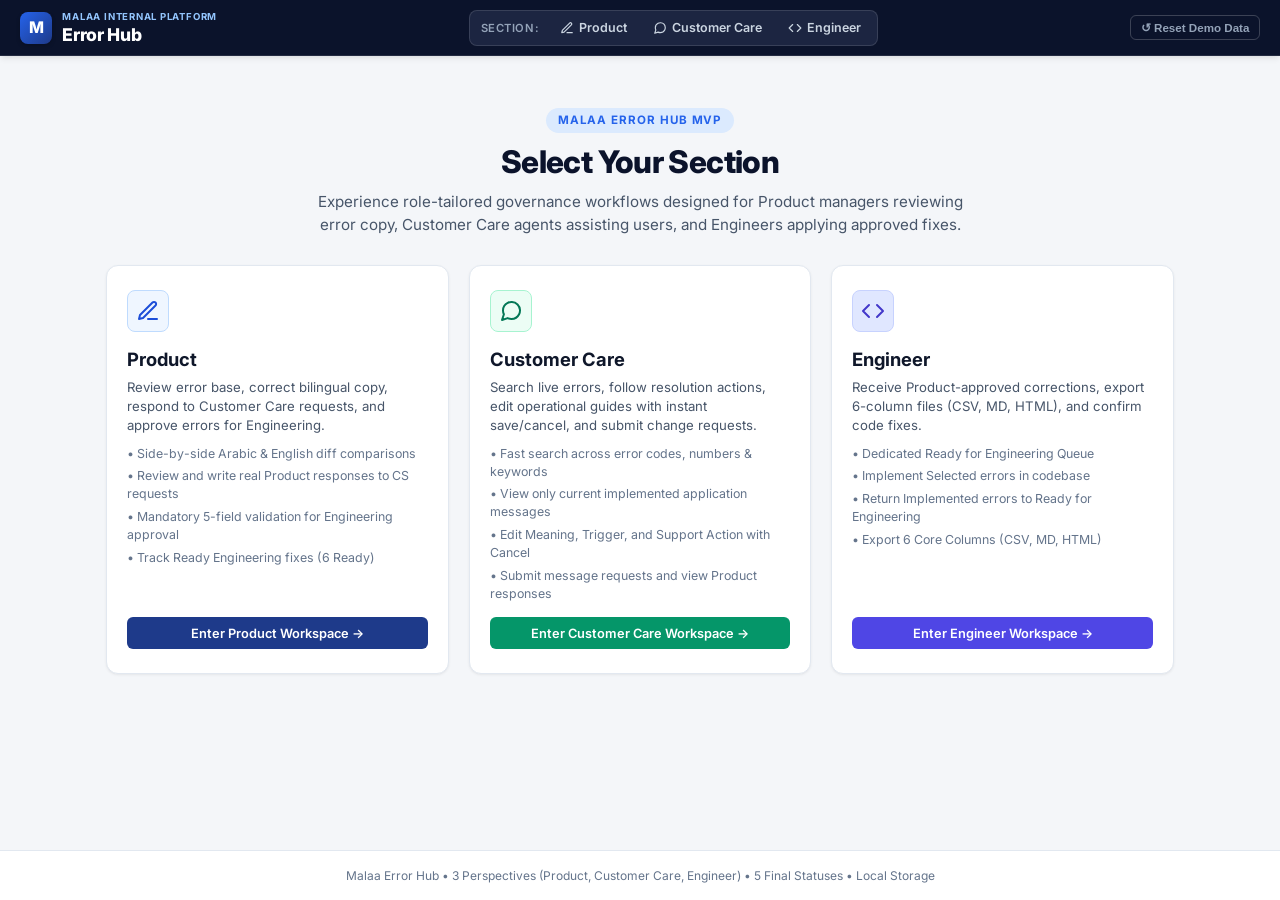
==== commit afef58ad: "Replace old files with final MVP" ====
--- a/index.html
+++ b/index.html
@@ -3,7 +3,7 @@
 <head>
   <meta charset="UTF-8">
   <meta name="viewport" content="width=device-width, initial-scale=1.0">
-  <meta name="description" content="Malaa Error Hub — Dual-Role Governance & Diagnostics Platform (Product POV & Customer Support POV)">
+  <meta name="description" content="Malaa Error Hub — 3-Role Governance & Diagnostics Platform (Product POV, Customer Support POV & Engineering POV)">
   <title>Malaa Error Hub</title>
   
   <!-- Fonts: Cairo (Arabic) & Inter (English) with graceful local fallbacks -->
